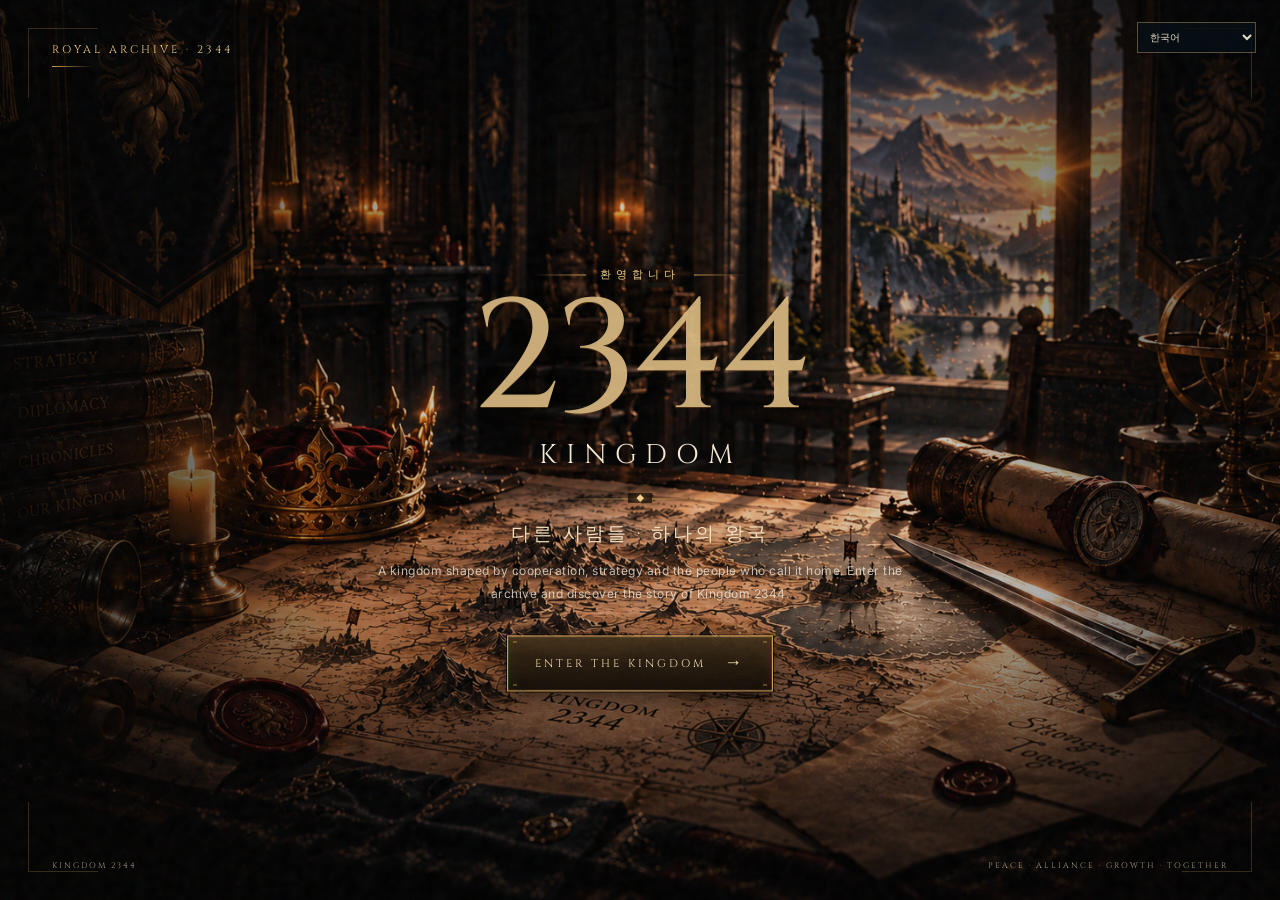
==== kingdom2344_ranking_vercel/index.html @ cd5181bb "Add files via upload" ====
<!DOCTYPE html>
<html lang="en">
<head>
<meta charset="UTF-8">
<meta name="viewport" content="width=device-width, initial-scale=1.0">
<title>Kingdom 2344 — Royal Archive</title>
<style>
@import url('https://fonts.googleapis.com/css2?family=Cinzel:wght@400;500;600;700&family=Inter:wght@300;400;500&display=swap');

:root{
  --gold:#c79a52;
  --gold-light:#f0d08a;
  --gold-dark:#745126;
  --ivory:#f3ead8;
  --ink:#090807;
}

*{box-sizing:border-box}
html,body{margin:0;width:100%;height:100%;overflow:hidden}
body{
  background:#050505;
  color:var(--ivory);
  font-family:Inter,Arial,sans-serif;
}

.stage{
  position:relative;
  width:100vw;
  height:100vh;
  min-height:620px;
  overflow:hidden;
  background:#080706;
}

/* HERO IMAGE */
.hero{
  position:absolute;
  inset:0;
  background-image:
    linear-gradient(90deg,rgba(3,2,1,.55) 0%,rgba(3,2,1,.08) 42%,rgba(3,2,1,.22) 100%),
    linear-gradient(0deg,rgba(0,0,0,.72) 0%,transparent 34%,rgba(0,0,0,.20) 100%),
    url("kingdom2344_hero.png");
  background-size:cover;
  background-position:center center;
  transform:scale(1.035);
  animation:slowZoom 18s ease-out forwards;
}
@keyframes slowZoom{
  from{transform:scale(1.035)}
  to{transform:scale(1.0)}
}

/* cinematic overlays */
.vignette{
  position:absolute;inset:0;pointer-events:none;
  background:
    radial-gradient(ellipse at center,transparent 30%,rgba(0,0,0,.38) 100%),
    linear-gradient(90deg,rgba(0,0,0,.42),transparent 28%,transparent 72%,rgba(0,0,0,.28));
}
.grain{
  position:absolute;inset:-50%;pointer-events:none;opacity:.055;mix-blend-mode:screen;
  background-image:url("data:image/svg+xml,%3Csvg viewBox='0 0 180 180' xmlns='http://www.w3.org/2000/svg'%3E%3Cfilter id='n'%3E%3CfeTurbulence type='fractalNoise' baseFrequency='.9' numOctaves='4' stitchTiles='stitch'/%3E%3C/filter%3E%3Crect width='100%25' height='100%25' filter='url(%23n)' opacity='.8'/%3E%3C/svg%3E");
  animation:grain .25s steps(2) infinite;
}
@keyframes grain{0%{transform:translate(0,0)}25%{transform:translate(2%,-1%)}50%{transform:translate(-1%,2%)}75%{transform:translate(1%,1%)}100%{transform:translate(-2%,-2%)}}

/* top crest */
.crest{
  position:absolute;top:42px;left:52px;z-index:3;
  font-family:Cinzel,serif;color:var(--gold-light);
  letter-spacing:3px;font-size:11px;
}
.crest:after{
  content:"";display:block;width:42px;height:1px;margin-top:9px;
  background:linear-gradient(90deg,var(--gold),transparent);
}

/* CENTRAL INTRO */
.intro{
  position:absolute;
  z-index:3;
  left:50%;
  top:50%;
  transform:translate(-50%,-43%);
  width:min(650px,86vw);
  text-align:center;
  animation:rise 1.5s cubic-bezier(.2,.8,.2,1) both;
}
@keyframes rise{
  from{opacity:0;transform:translate(-50%,-35%)}
  to{opacity:1;transform:translate(-50%,-43%)}
}

.overline{
  display:flex;align-items:center;justify-content:center;gap:14px;
  color:var(--gold-light);
  font-family:Cinzel,serif;font-size:11px;letter-spacing:5px;
  margin-bottom:19px;
  text-shadow:0 2px 15px #000;
}
.overline:before,.overline:after{
  content:"";height:1px;width:52px;
  background:linear-gradient(90deg,transparent,var(--gold));
}
.overline:after{transform:scaleX(-1)}

.number{
  font-family:Cinzel,Georgia,serif;
  font-size:clamp(82px,13vw,155px);
  line-height:.78;
  letter-spacing:-4px;
  font-weight:500;
  margin:0;
  color:rgba(226,196,139,.84);
  text-shadow:
    0 1px 0 rgba(116,76,32,.55),
    0 5px 24px rgba(0,0,0,.72),
    0 0 24px rgba(214,167,83,.07);
}
.kingdom{
  font-family:Cinzel,serif;
  font-size:clamp(18px,2.2vw,27px);
  letter-spacing:9px;
  margin:15px 0 0;
  color:#f5ead4;
  text-shadow:0 3px 15px #000;
}
.divider{
  width:170px;height:1px;margin:25px auto 22px;
  background:linear-gradient(90deg,transparent,var(--gold),transparent);
  position:relative;
}
.divider:after{
  content:"◆";position:absolute;left:50%;top:50%;
  transform:translate(-50%,-55%);
  color:var(--gold-light);font-size:8px;
  text-shadow:0 0 10px var(--gold);
  background:rgba(10,7,4,.7);padding:0 8px;
}
.statement{
  font-family:Cinzel,serif;
  font-size:clamp(14px,1.6vw,19px);
  letter-spacing:3px;
  color:#f2dfbd;
  text-shadow:0 2px 14px #000;
}
.description{
  margin:13px auto 0;
  max-width:540px;
  color:rgba(245,239,226,.75);
  font-size:12px;
  line-height:1.9;
  letter-spacing:.5px;
  text-shadow:0 2px 10px #000;
}

/* HEAVY BUTTON */
.enter{
  position:relative;
  display:inline-flex;
  align-items:center;
  justify-content:center;
  gap:18px;
  margin-top:30px;
  min-width:225px;
  height:56px;
  padding:0 27px;
  color:#f5dfb0;
  font-family:Cinzel,serif;
  font-size:11px;
  letter-spacing:3px;
  text-decoration:none;
  border:1px solid #c89b55;
  background:
    linear-gradient(180deg,rgba(60,43,23,.94),rgba(18,13,8,.97));
  box-shadow:
    inset 0 0 0 1px rgba(255,220,151,.12),
    inset 0 8px 18px rgba(255,214,137,.06),
    0 8px 24px rgba(0,0,0,.65),
    0 0 0 1px rgba(0,0,0,.7);
  transition:.35s ease;
}
.enter:before,.enter:after{
  content:"";position:absolute;top:5px;bottom:5px;width:4px;
  border-top:1px solid var(--gold);border-bottom:1px solid var(--gold);
  opacity:.75;
}
.enter:before{left:5px}.enter:after{right:5px}
.enter:hover{
  color:#fff4d5;
  border-color:#f0ce86;
  transform:translateY(-2px);
  box-shadow:
    inset 0 0 0 1px rgba(255,220,151,.2),
    0 12px 35px rgba(0,0,0,.75),
    0 0 28px rgba(210,161,78,.18);
}
.arrow{font-size:18px;line-height:0;transition:.35s}
.enter:hover .arrow{transform:translateX(5px)}

/* corner details */
.corner{
  position:absolute;z-index:3;width:70px;height:70px;opacity:.65;
}
.corner:before,.corner:after{content:"";position:absolute;background:var(--gold)}
.corner.tl{top:28px;left:28px;border-left:1px solid rgba(216,174,91,.35);border-top:1px solid rgba(216,174,91,.35)}
.corner.tr{top:28px;right:28px;border-right:1px solid rgba(216,174,91,.35);border-top:1px solid rgba(216,174,91,.35)}
.corner.bl{bottom:28px;left:28px;border-left:1px solid rgba(216,174,91,.35);border-bottom:1px solid rgba(216,174,91,.35)}
.corner.br{bottom:28px;right:28px;border-right:1px solid rgba(216,174,91,.35);border-bottom:1px solid rgba(216,174,91,.35)}

/* footer */
.footer{
  position:absolute;z-index:3;bottom:29px;left:52px;right:52px;
  display:flex;justify-content:space-between;align-items:flex-end;
  font-family:Cinzel,serif;font-size:8px;letter-spacing:2px;
  color:rgba(239,219,182,.68);
}
.footer .right{text-align:right}
@media(max-width:650px){
  .crest{top:25px;left:25px}
  .intro{top:49%;width:90vw}
  .number{font-size:82px}
  .kingdom{font-size:16px;letter-spacing:6px}
  .description{font-size:11px;line-height:1.7}
  .enter{margin-top:24px;height:52px;min-width:210px}
  .footer{left:25px;right:25px;bottom:18px;font-size:7px}
  .corner{width:45px;height:45px}.corner.tl,.corner.tr{top:15px}.corner.bl,.corner.br{bottom:15px}
}
@media(max-height:700px){
  .description{display:none}.enter{margin-top:20px}.intro{transform:translate(-50%,-45%)}
}
</style>
<style>.entry-lang{position:fixed;right:24px;top:22px;z-index:20}.entry-lang select{background:#071015dd;color:#e9dfc9;border:1px solid #b99a6177;padding:8px;font:10px Arial}</style></head>
<body><div class="entry-lang"><select id="entryLanguage"></select></div>
<div class="stage">
  <div class="hero"></div>
  <div class="vignette"></div>
  <div class="grain"></div>

  <div class="corner tl"></div><div class="corner tr"></div>
  <div class="corner bl"></div><div class="corner br"></div>

  <div class="crest">ROYAL ARCHIVE · 2344</div>

  <main class="intro">
    <div class="overline"><span data-e="welcome">WELCOME TO</span></div>
    <div class="number">2344</div>
    <div class="kingdom">KINGDOM</div>
    <div class="divider"></div>
    <div class="statement"><span data-e="tagline">DIFFERENT PEOPLE · ONE KINGDOM</span></div>
    <p class="description">
      A kingdom shaped by cooperation, strategy and the people who call it home.
      Enter the archive and discover the story of Kingdom 2344.
    </p>
    <a class="enter" href="home.html">
      ENTER THE KINGDOM <span class="arrow">→</span>
    </a>
  </main>

  <footer class="footer">
    <span>KINGDOM 2344</span>
    <span class="right">PEACE · ALLIANCE · GROWTH · TOGETHER</span>
  </footer>
</div>
</body>
</html><script>const E={"ko": ["환영합니다", "다른 사람들 · 하나의 왕국", "협력과 전략으로 만들어진 2344 왕국의 이야기를 만나보세요.", "왕국 입장 →"], "en": ["WELCOME TO", "DIFFERENT PEOPLE · ONE KINGDOM", "A kingdom shaped by cooperation, strategy and the people who call it home. Enter the archive and discover the story of Kingdom 2344.", "ENTER THE KINGDOM →"], "de": ["WILLKOMMEN IN", "VERSCHIEDENE MENSCHEN · EIN KÖNIGREICH", "Ein Königreich geprägt von Zusammenarbeit, Strategie und seinen Menschen. Entdecke die Geschichte von Königreich 2344.", "KÖNIGREICH BETRETEN →"], "es": ["BIENVENIDO A", "PERSONAS DIFERENTES · UN SOLO REINO", "Un reino formado por cooperación, estrategia y sus habitantes. Descubre la historia del Reino 2344.", "ENTRAR AL REINO →"], "fr": ["BIENVENUE DANS", "DES PERSONNES DIFFÉRENTES · UN SEUL ROYAUME", "Un royaume façonné par la coopération, la stratégie et ses habitants. Découvrez l’histoire du Royaume 2344.", "ENTRER DANS LE ROYAUME →"], "ar": ["مرحبًا بكم في", "أشخاص مختلفون · مملكة واحدة", "مملكة تشكلت بالتعاون والاستراتيجية وبأيدي من يعتبرونها موطنًا لهم. اكتشف قصة مملكة 2344.", "دخول المملكة →"], "id": ["SELAMAT DATANG DI", "ORANG BERBEDA · SATU KERAJAAN", "Kerajaan yang dibentuk oleh kerja sama, strategi, dan orang-orangnya. Temukan kisah Kerajaan 2344.", "MASUK KE KERAJAAN →"], "zh-TW": ["歡迎來到", "不同的人 · 同一個王國", "一個由合作、策略與共同守護家園的人們所塑造的王國。探索2344王國的故事。", "進入王國 →"], "zh-CN": ["欢迎来到", "不同的人 · 同一个王国", "一个由合作、战略以及共同守护家园的人们塑造的王国。探索2344王国的故事。", "进入王国 →"], "ja": ["ようこそ", "異なる人々 · ひとつの王国", "協力と戦略、そして人々によって築かれた王国です。2344王国の物語をご覧ください。", "王国へ入る →"]};const EN={"ko": "한국어", "en": "English", "de": "Deutsch", "es": "Español", "fr": "Français", "ar": "العربية", "id": "Bahasa Indonesia", "zh-TW": "繁體中文", "zh-CN": "简体中文", "ja": "日本語"};const q=document.getElementById('entryLanguage');Object.keys(EN).forEach(k=>{let o=document.createElement('option');o.value=k;o.textContent=EN[k];q.appendChild(o)});function eSet(k){document.documentElement.lang=k;document.documentElement.dir=k==='ar'?'rtl':'ltr';let a=E[k]||E.en;document.querySelector('[data-e=welcome]').textContent=a[0];document.querySelector('[data-e=tagline]').textContent=a[1];document.querySelector('[data-e=desc]').textContent=a[2];document.querySelector('[data-e=enter]').textContent=a[3];q.value=k;localStorage.setItem('kingdom2344_lang',k)}q.onchange=()=>eSet(q.value);eSet(localStorage.getItem('kingdom2344_lang')||'ko');</script>
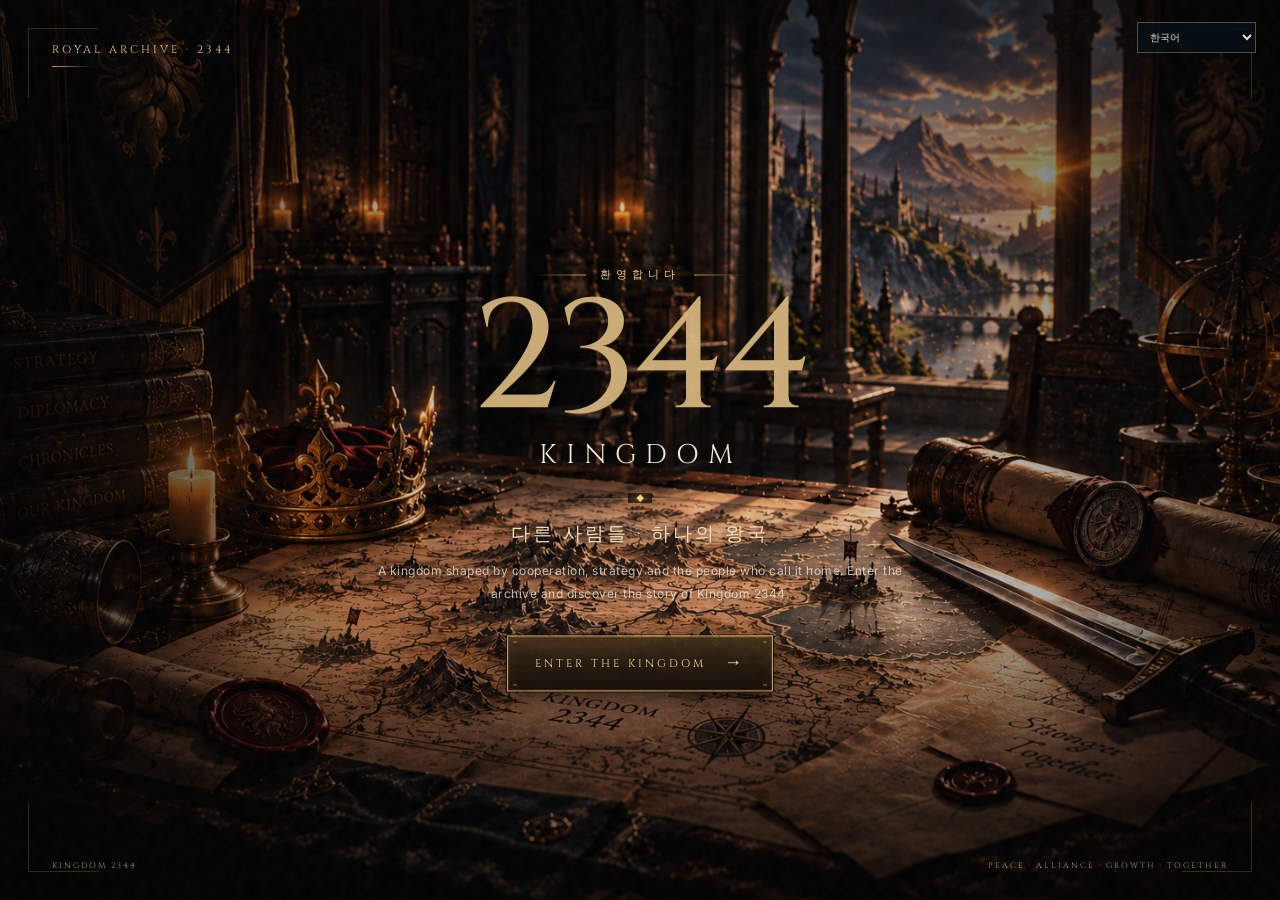
==== commit 5c844e74: "Add files via upload" ====
--- a/kingdom2344_ranking_vercel/index.html
+++ b/kingdom2344_ranking_vercel/index.html
@@ -230,7 +230,99 @@
   .description{display:none}.enter{margin-top:20px}.intro{transform:translate(-50%,-45%)}
 }
 </style>
-<style>.entry-lang{position:fixed;right:24px;top:22px;z-index:20}.entry-lang select{background:#071015dd;color:#e9dfc9;border:1px solid #b99a6177;padding:8px;font:10px Arial}</style></head>
+<style>.entry-lang{position:fixed;right:24px;top:22px;z-index:20}.entry-lang select{background:#071015dd;color:#e9dfc9;border:1px solid #b99a6177;padding:8px;font:10px Arial}</style><style>
+/* ===== Kingdom 2344 Royal Cursor — site-wide ===== */
+@media (pointer:fine) {
+  html, body, a, button, input, select, textarea {
+    cursor: none !important;
+  }
+
+  .k2344-cursor-dot,
+  .k2344-cursor-ring {
+    position: fixed;
+    left: 0;
+    top: 0;
+    pointer-events: none;
+    z-index: 2147483647;
+    opacity: 0;
+    transform: translate3d(-100px,-100px,0);
+    will-change: transform;
+  }
+
+  .k2344-cursor-dot {
+    width: 7px;
+    height: 7px;
+    margin-left: -3.5px;
+    margin-top: -3.5px;
+    border-radius: 50%;
+    background: #e2c48b;
+    box-shadow:
+      0 0 0 1px rgba(226,196,139,.45),
+      0 0 12px rgba(226,196,139,.45);
+  }
+
+  .k2344-cursor-ring {
+    width: 25px;
+    height: 25px;
+    margin-left: -12.5px;
+    margin-top: -12.5px;
+    border: 1px solid rgba(226,196,139,.72);
+    transform-origin: center;
+    transition:
+      width .18s ease,
+      height .18s ease,
+      margin .18s ease,
+      border-color .18s ease,
+      background .18s ease,
+      box-shadow .18s ease;
+  }
+
+  .k2344-cursor-ring::before,
+  .k2344-cursor-ring::after {
+    content: "";
+    position: absolute;
+    left: 50%;
+    top: 50%;
+    background: rgba(226,196,139,.58);
+    transform: translate(-50%,-50%);
+  }
+
+  .k2344-cursor-ring::before {
+    width: 1px;
+    height: 35px;
+  }
+
+  .k2344-cursor-ring::after {
+    width: 35px;
+    height: 1px;
+  }
+
+  .k2344-cursor-ring.is-hover {
+    width: 38px;
+    height: 38px;
+    margin-left: -19px;
+    margin-top: -19px;
+    border-color: rgba(226,196,139,.95);
+    background: rgba(226,196,139,.06);
+    box-shadow: 0 0 22px rgba(226,196,139,.20);
+  }
+
+  .k2344-cursor-ring.is-press {
+    width: 20px;
+    height: 20px;
+    margin-left: -10px;
+    margin-top: -10px;
+  }
+}
+
+@media (pointer:coarse) {
+  .k2344-cursor-dot,
+  .k2344-cursor-ring {
+    display: none !important;
+  }
+}
+</style>
+</head>
 <body><div class="entry-lang"><select id="entryLanguage"></select></div>
 <div class="stage">
   <div class="hero"></div>
@@ -262,5 +354,71 @@
     <span class="right">PEACE · ALLIANCE · GROWTH · TOGETHER</span>
   </footer>
 </div>
+
+<script>
+(function () {
+  if (window.matchMedia && !window.matchMedia('(pointer:fine)').matches) return;
+
+  const dot = document.createElement('div');
+  const ring = document.createElement('div');
+  dot.className = 'k2344-cursor-dot';
+  ring.className = 'k2344-cursor-ring';
+  document.body.appendChild(dot);
+  document.body.appendChild(ring);
+
+  let x = -100, y = -100, rx = -100, ry = -100;
+  let active = false;
+
+  function move(e) {
+    x = e.clientX;
+    y = e.clientY;
+    if (!active) {
+      active = true;
+      dot.style.opacity = '1';
+      ring.style.opacity = '1';
+    }
+    dot.style.transform = `translate3d(${x}px,${y}px,0)`;
+  }
+
+  function animate() {
+    rx += (x - rx) * 0.16;
+    ry += (y - ry) * 0.16;
+    ring.style.transform = `translate3d(${rx}px,${ry}px,0)`;
+    requestAnimationFrame(animate);
+  }
+
+  document.addEventListener('mousemove', move, {passive:true});
+  document.addEventListener('mouseleave', () => {
+    dot.style.opacity = '0';
+    ring.style.opacity = '0';
+  });
+  document.addEventListener('mouseenter', () => {
+    if (active) {
+      dot.style.opacity = '1';
+      ring.style.opacity = '1';
+    }
+  });
+
+  document.addEventListener('mousedown', () => ring.classList.add('is-press'));
+  document.addEventListener('mouseup', () => ring.classList.remove('is-press'));
+
+  function bindHover() {
+    document.querySelectorAll('a, button, [role="button"], input, select, textarea, .card, .ranking-card, .alliance-card, .nav-link').forEach(el => {
+      if (el.dataset.k2344CursorBound) return;
+      el.dataset.k2344CursorBound = '1';
+      el.addEventListener('mouseenter', () => ring.classList.add('is-hover'));
+      el.addEventListener('mouseleave', () => ring.classList.remove('is-hover'));
+    });
+  }
+
+  bindHover();
+
+  const observer = new MutationObserver(bindHover);
+  observer.observe(document.body, {childList:true, subtree:true});
+
+  animate();
+})();
+</script>
+
 </body>
 </html><script>const E={"ko": ["환영합니다", "다른 사람들 · 하나의 왕국", "협력과 전략으로 만들어진 2344 왕국의 이야기를 만나보세요.", "왕국 입장 →"], "en": ["WELCOME TO", "DIFFERENT PEOPLE · ONE KINGDOM", "A kingdom shaped by cooperation, strategy and the people who call it home. Enter the archive and discover the story of Kingdom 2344.", "ENTER THE KINGDOM →"], "de": ["WILLKOMMEN IN", "VERSCHIEDENE MENSCHEN · EIN KÖNIGREICH", "Ein Königreich geprägt von Zusammenarbeit, Strategie und seinen Menschen. Entdecke die Geschichte von Königreich 2344.", "KÖNIGREICH BETRETEN →"], "es": ["BIENVENIDO A", "PERSONAS DIFERENTES · UN SOLO REINO", "Un reino formado por cooperación, estrategia y sus habitantes. Descubre la historia del Reino 2344.", "ENTRAR AL REINO →"], "fr": ["BIENVENUE DANS", "DES PERSONNES DIFFÉRENTES · UN SEUL ROYAUME", "Un royaume façonné par la coopération, la stratégie et ses habitants. Découvrez l’histoire du Royaume 2344.", "ENTRER DANS LE ROYAUME →"], "ar": ["مرحبًا بكم في", "أشخاص مختلفون · مملكة واحدة", "مملكة تشكلت بالتعاون والاستراتيجية وبأيدي من يعتبرونها موطنًا لهم. اكتشف قصة مملكة 2344.", "دخول المملكة →"], "id": ["SELAMAT DATANG DI", "ORANG BERBEDA · SATU KERAJAAN", "Kerajaan yang dibentuk oleh kerja sama, strategi, dan orang-orangnya. Temukan kisah Kerajaan 2344.", "MASUK KE KERAJAAN →"], "zh-TW": ["歡迎來到", "不同的人 · 同一個王國", "一個由合作、策略與共同守護家園的人們所塑造的王國。探索2344王國的故事。", "進入王國 →"], "zh-CN": ["欢迎来到", "不同的人 · 同一个王国", "一个由合作、战略以及共同守护家园的人们塑造的王国。探索2344王国的故事。", "进入王国 →"], "ja": ["ようこそ", "異なる人々 · ひとつの王国", "協力と戦略、そして人々によって築かれた王国です。2344王国の物語をご覧ください。", "王国へ入る →"]};const EN={"ko": "한국어", "en": "English", "de": "Deutsch", "es": "Español", "fr": "Français", "ar": "العربية", "id": "Bahasa Indonesia", "zh-TW": "繁體中文", "zh-CN": "简体中文", "ja": "日本語"};const q=document.getElementById('entryLanguage');Object.keys(EN).forEach(k=>{let o=document.createElement('option');o.value=k;o.textContent=EN[k];q.appendChild(o)});function eSet(k){document.documentElement.lang=k;document.documentElement.dir=k==='ar'?'rtl':'ltr';let a=E[k]||E.en;document.querySelector('[data-e=welcome]').textContent=a[0];document.querySelector('[data-e=tagline]').textContent=a[1];document.querySelector('[data-e=desc]').textContent=a[2];document.querySelector('[data-e=enter]').textContent=a[3];q.value=k;localStorage.setItem('kingdom2344_lang',k)}q.onchange=()=>eSet(q.value);eSet(localStorage.getItem('kingdom2344_lang')||'ko');</script>
